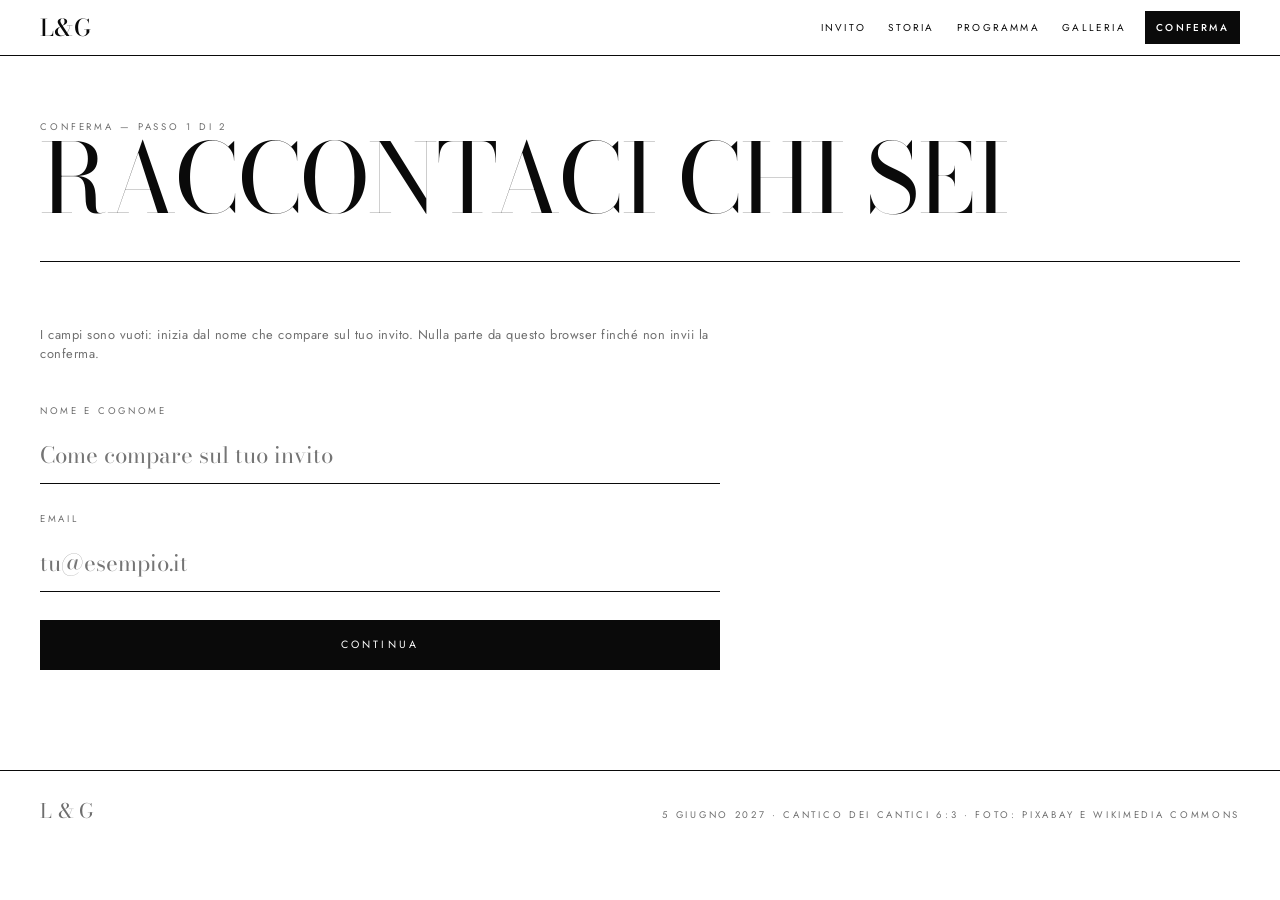
==== conferma.html @ 5d4dceea "Add Lorenzo and Giulia static wedding site Italian editorial pages adapted from the Designer's Canva" ====
<!DOCTYPE html>
<html lang="it">
<head>
  <meta charset="utf-8">
  <meta name="viewport" content="width=device-width, initial-scale=1">
  <title>Conferma — Lorenzo &amp; Giulia</title>
  <meta name="description" content="Conferma la tua presenza al matrimonio di Lorenzo e Giulia entro il 30 aprile 2027.">
  <link rel="preconnect" href="https://fonts.googleapis.com">
  <link rel="preconnect" href="https://fonts.gstatic.com" crossorigin>
  <link href="https://fonts.googleapis.com/css2?family=Bodoni+Moda:ital,opsz,wght@0,6..96,400;0,6..96,500;1,6..96,400&family=Jost:wght@300;400;500&display=swap" rel="stylesheet">
  <link rel="stylesheet" href="css/styles.css">
  <link rel="icon" href="data:image/svg+xml,%3Csvg xmlns='http://www.w3.org/2000/svg' viewBox='0 0 64 64'%3E%3Crect fill='%230A0A0A' width='64' height='64'/%3E%3Ctext x='32' y='42' text-anchor='middle' font-family='Georgia' font-size='22' fill='white'%3EL%26G%3C/text%3E%3C/svg%3E">
</head>
<body>
  <a class="skip" href="#contenuto">Vai al contenuto</a>
  <header class="site-header">
    <div class="wrap header-inner">
      <a class="brand" href="index.html">L&amp;G</a>
      <button class="menu-toggle" type="button" data-nav-toggle aria-expanded="false" aria-controls="menu">
        Menu
        <span class="menu-toggle-bars" aria-hidden="true"><span></span><span></span><span></span></span>
      </button>
      <nav class="nav" id="menu" data-nav>
        <button class="nav-close" type="button" data-nav-close>Chiudi</button>
        <a class="nav-link" href="index.html">Invito</a>
        <a class="nav-link" href="storia.html">Storia</a>
        <a class="nav-link" href="programma.html">Programma</a>
        <a class="nav-link" href="galleria.html">Galleria</a>
        <a class="nav-link nav-rsvp" href="conferma.html" aria-current="page">Conferma</a>
      </nav>
    </div>
  </header>

  <main id="contenuto" class="page wrap">
    <section class="page-title">
      <p class="kicker" data-rsvp-kicker>Conferma — passo 1 di 2</p>
      <h1 class="display" data-rsvp-title>Raccontaci chi sei</h1>
    </section>

    <section class="rsvp-shell">
      <form data-rsvp-form novalidate>
        <p class="saved-banner hidden" data-saved-banner>Abbiamo già una risposta da questo dispositivo. Puoi aggiornarla qui sotto e salvare di nuovo.</p>

        <div data-step="1" class="form-stack">
          <p class="status status-empty" data-empty>I campi sono vuoti: inizia dal nome che compare sul tuo invito. Nulla parte da questo browser finché non invii la conferma.</p>
          <label class="field">
            <span>Nome e cognome</span>
            <input id="guest-name" name="name" type="text" autocomplete="name" placeholder="Come compare sul tuo invito">
          </label>
          <label class="field">
            <span>Email</span>
            <input id="guest-email" name="email" type="email" autocomplete="email" placeholder="tu@esempio.it">
          </label>
          <p class="status status-error" data-error="1" hidden></p>
          <button class="btn" type="button" data-next>Continua</button>
        </div>

        <div data-step="2" class="form-stack hidden">
          <div class="field">
            <span class="choice-label">Parteciperai?</span>
            <div class="choices">
              <button class="choice" type="button" data-attend="yes" aria-pressed="false">
                <p>Accetto con gioia</p>
                <small hidden>Selezionato</small>
              </button>
              <button class="choice" type="button" data-attend="no" aria-pressed="false">
                <p>Purtroppo non posso</p>
                <small hidden>Selezionato</small>
              </button>
            </div>
          </div>

          <div data-yes-extras class="form-stack hidden">
            <label class="field">
              <span>Ospiti nel tuo gruppo</span>
              <select id="guest-party" name="party">
                <option value="1">Solo io</option>
                <option value="2">In due</option>
                <option value="3">In tre</option>
                <option value="4">In quattro</option>
              </select>
            </label>
            <label class="field">
              <span>Esigenze alimentari</span>
              <input id="guest-diet" name="diet" type="text" placeholder="Facoltativo">
            </label>
          </div>

          <label class="field">
            <span>Un messaggio per Lorenzo e Giulia</span>
            <textarea id="guest-note" name="note" rows="4" placeholder="Facoltativo"></textarea>
          </label>

          <p class="status status-loading" data-loading hidden></p>
          <p class="status status-error" data-error="2" hidden></p>

          <div class="btn-row">
            <button class="btn btn-ghost" type="button" data-back>Indietro</button>
            <button class="btn" type="submit" data-submit>Invia conferma</button>
          </div>
        </div>

        <div data-step="3" class="hidden">
          <p class="confirm-copy" data-confirm-copy></p>
          <div class="confirm-facts">
            <div>
              <p class="kicker">Nome</p>
              <p data-confirm-name></p>
            </div>
            <div>
              <p class="kicker">Presenza</p>
              <p data-confirm-attend></p>
            </div>
            <div>
              <p class="kicker">Gruppo</p>
              <p data-confirm-party></p>
            </div>
          </div>
          <div class="btn-row confirm-actions">
            <button class="btn btn-ghost" type="button" data-edit>Modifica risposta</button>
            <a class="btn" href="galleria.html">Sfoglia la galleria</a>
          </div>
        </div>
      </form>
    </section>
  </main>

  <footer class="site-footer">
    <div class="wrap footer-inner">
      <p class="mark">L&amp;G</p>
      <p>5 giugno 2027 · Cantico dei Cantici 6:3 · Foto: Pixabay e Wikimedia Commons</p>
    </div>
  </footer>
  <script src="js/site.js"></script>
</body>
</html>
---- css/styles.css ----
:root {
  --ink: #0a0a0a;
  --muted: #6e6e6e;
  --hair: #dadada;
  --paper: #ffffff;
  --wash: #f2f1ef;
  --display: "Bodoni Moda", Didot, Georgia, serif;
  --sans: "Jost", system-ui, sans-serif;
  --max: 80rem;
  --pad: 1rem;
}

*,
*::before,
*::after {
  box-sizing: border-box;
}

html {
  scroll-behavior: smooth;
}

body {
  margin: 0;
  min-height: 100vh;
  background: var(--paper);
  color: var(--ink);
  font-family: var(--sans);
  font-weight: 400;
  line-height: 1.5;
  -webkit-font-smoothing: antialiased;
}

img {
  max-width: 100%;
  height: auto;
  display: block;
}

a {
  color: inherit;
  text-decoration: none;
}

a:hover {
  color: var(--muted);
}

button,
input,
select,
textarea {
  font: inherit;
  color: inherit;
}

button {
  cursor: pointer;
  background: none;
  border: 0;
  padding: 0;
}

:focus-visible {
  outline: 2px solid var(--ink);
  outline-offset: 3px;
}

.skip {
  position: absolute;
  left: 1rem;
  top: -3rem;
  z-index: 80;
  padding: 0.6rem 0.9rem;
  background: var(--ink);
  color: var(--paper);
  letter-spacing: 0.18em;
  text-transform: uppercase;
  font-size: 0.7rem;
}

.skip:focus {
  top: 1rem;
}

.wrap {
  width: 100%;
  max-width: var(--max);
  margin-inline: auto;
  padding-inline: var(--pad);
}

@media (min-width: 481px) {
  :root { --pad: 1.25rem; }
}

@media (min-width: 768px) {
  :root { --pad: 1.5rem; }
}

@media (min-width: 1024px) {
  :root { --pad: 2rem; }
}

@media (min-width: 1280px) {
  :root { --pad: 2.5rem; }
}

.site-header {
  position: sticky;
  top: 0;
  z-index: 40;
  background: rgba(255, 255, 255, 0.94);
  backdrop-filter: blur(8px);
  border-bottom: 1px solid var(--ink);
}

.header-inner {
  display: flex;
  align-items: center;
  justify-content: space-between;
  gap: 0.75rem;
  padding-block: 0.7rem;
}

.brand {
  flex: none;
  font-family: var(--display);
  font-weight: 500;
  font-size: 1.45rem;
  line-height: 1;
  letter-spacing: 0.02em;
}

.menu-toggle {
  display: inline-flex;
  align-items: center;
  gap: 0.45rem;
  padding: 0.55rem 0.2rem 0.55rem 0.7rem;
  font-size: 0.68rem;
  font-weight: 400;
  letter-spacing: 0.22em;
  text-transform: uppercase;
}

.menu-toggle-bars {
  display: grid;
  gap: 4px;
}

.menu-toggle-bars span {
  display: block;
  width: 1.1rem;
  height: 1px;
  background: currentColor;
}

.nav {
  display: none;
}

.nav.is-open {
  display: flex;
  flex-direction: column;
  position: fixed;
  inset: 0;
  z-index: 50;
  background: var(--paper);
  padding: 1.25rem var(--pad) 2rem;
  overflow: auto;
}

.nav-close {
  align-self: flex-end;
  margin-bottom: 1.5rem;
  font-size: 0.68rem;
  letter-spacing: 0.22em;
  text-transform: uppercase;
}

.nav-link {
  display: flex;
  flex-direction: column;
  align-items: flex-start;
  gap: 0.35rem;
  padding: 0.9rem 0;
  border-bottom: 1px solid var(--hair);
  font-size: 0.95rem;
  letter-spacing: 0.22em;
  text-transform: uppercase;
}

.nav-link[aria-current="page"] {
  font-weight: 500;
}

.nav-link[aria-current="page"]::after {
  content: "";
  display: block;
  width: 2.4rem;
  height: 2px;
  background: var(--ink);
}

.nav-rsvp {
  margin-top: 1.25rem;
  align-self: flex-start;
  padding: 0.85rem 1.35rem;
  background: var(--ink);
  color: var(--paper) !important;
  font-size: 0.7rem;
  letter-spacing: 0.22em;
  text-transform: uppercase;
  border-bottom: 0;
}

.nav-rsvp:hover {
  background: var(--muted);
  color: var(--paper) !important;
}

.nav-rsvp[aria-current="page"]::after {
  display: none;
}

@media (min-width: 768px) {
  .menu-toggle,
  .nav-close {
    display: none;
  }

  .nav,
  .nav.is-open {
    display: flex;
    flex-direction: row;
    align-items: center;
    position: static;
    inset: auto;
    padding: 0;
    overflow: visible;
    background: transparent;
    gap: 0;
    margin-left: auto;
    min-width: 0;
  }

  .nav-link {
    flex: none;
    align-items: center;
    padding: 0.45rem 0.65rem;
    border-bottom: 0;
    font-size: 0.625rem;
  }

  .nav-link[aria-current="page"]::after {
    width: 100%;
  }

  .nav-rsvp {
    margin: 0 0 0 0.5rem;
    padding: 0.55rem 1rem;
    font-size: 0.625rem;
  }
}

@media (min-width: 1024px) {
  .nav-link {
    padding-inline: 0.7rem;
  }
}

.page {
  animation: rise 0.5s ease both;
}

@keyframes rise {
  from {
    opacity: 0;
    transform: translateY(18px);
  }
  to {
    opacity: 1;
    transform: none;
  }
}

.kicker {
  margin: 0;
  font-size: 0.6rem;
  letter-spacing: 0.3em;
  text-transform: uppercase;
  color: var(--muted);
}

.kicker-follow {
  margin-top: 1.25rem;
}

.display {
  margin: 0;
  font-family: var(--display);
  font-weight: 400;
  line-height: 0.92;
  letter-spacing: -0.015em;
  text-transform: uppercase;
}

.serif {
  font-family: var(--display);
}

.lede {
  margin: 0;
  font-size: clamp(1rem, 1.9vw, 1.125rem);
  line-height: 1.85;
  font-weight: 300;
  text-wrap: pretty;
}

.lede-follow {
  margin-top: 1.4rem;
}

.quote {
  margin: 0;
  font-family: var(--display);
  font-style: italic;
  font-weight: 400;
  line-height: 1.2;
  text-wrap: pretty;
}

.rule {
  border: 0;
  border-top: 1px solid var(--ink);
  margin: 0;
}

.rule-soft {
  border-color: var(--hair);
}

.mast {
  border-bottom: 1px solid var(--ink);
}

.mast-meta {
  display: flex;
  justify-content: space-between;
  align-items: baseline;
  gap: 0.75rem;
  flex-wrap: wrap;
  padding-bottom: 0.75rem;
  border-bottom: 1px solid var(--hair);
}

.mast h1 {
  margin-top: clamp(0.9rem, 2.4vw, 1.6rem);
  font-size: clamp(2.75rem, 12.2vw, 10.5rem);
  line-height: 0.88;
}

.mast-pad {
  padding-block: clamp(1.4rem, 3vw, 2.5rem) clamp(1rem, 2vw, 1.6rem);
}

.hero-grid {
  display: grid;
  gap: 0;
  grid-template-columns: 1fr;
  border-bottom: 1px solid var(--ink);
}

.hero-photo {
  position: relative;
  min-height: min(70vh, 28rem);
  background: var(--wash);
}

.hero-photo img {
  position: absolute;
  inset: 0;
  width: 100%;
  height: 100%;
  object-fit: cover;
  object-position: center 30%;
}

.hero-copy {
  padding: clamp(1.5rem, 3.5vw, 3.4rem) 0;
  display: flex;
  flex-direction: column;
  justify-content: space-between;
  gap: 2.1rem;
}

.hero-copy .quote {
  font-size: clamp(1.55rem, 3.6vw, 2.75rem);
}

.index-list {
  display: flex;
  flex-direction: column;
}

.index-row {
  display: flex;
  align-items: baseline;
  justify-content: space-between;
  gap: 1rem;
  padding: 0.8rem 0;
  border-top: 1px solid var(--hair);
  font-family: var(--display);
  font-size: 1.3rem;
}

.index-row:last-child {
  border-bottom: 1px solid var(--hair);
}

.index-row span:last-child {
  font-family: var(--sans);
  font-size: 0.6rem;
  letter-spacing: 0.24em;
  text-transform: uppercase;
  color: var(--muted);
}

@media (min-width: 768px) {
  .hero-grid {
    grid-template-columns: minmax(0, 1.05fr) minmax(0, 0.95fr);
  }

  .hero-photo {
    min-height: min(78vh, 38.75rem);
    border-right: 1px solid var(--ink);
  }

  .hero-copy {
    padding: clamp(1.5rem, 3.5vw, 3.4rem) clamp(1rem, 3vw, 2.75rem);
  }
}

.facts {
  display: grid;
  gap: 0;
  grid-template-columns: 1fr 1fr;
  border-bottom: 1px solid var(--ink);
}

.fact {
  padding: clamp(1.25rem, 2.6vw, 2.1rem) 0.7rem;
}

.fact:nth-child(odd) {
  padding-left: 0;
  border-right: 1px solid var(--hair);
}

.fact:nth-child(-n + 2) {
  border-bottom: 1px solid var(--hair);
}

.fact p:last-child {
  margin: 0;
  font-family: var(--display);
  font-size: clamp(1.25rem, 2.4vw, 1.7rem);
  line-height: 1.16;
}

.fact .sub {
  font-size: 1.05rem;
  color: var(--muted);
}

@media (min-width: 900px) {
  .facts {
    grid-template-columns: repeat(4, minmax(0, 1fr));
  }

  .fact {
    padding-inline: 1.1rem;
    border-right: 1px solid var(--hair);
    border-bottom: 0;
  }

  .fact:first-child {
    padding-left: 0;
  }

  .fact:last-child {
    border-right: 0;
    padding-right: 0;
  }

  .fact:nth-child(-n + 2) {
    border-bottom: 0;
  }

  .fact:nth-child(odd) {
    border-right: 1px solid var(--hair);
  }
}

.section-head {
  display: flex;
  align-items: flex-end;
  justify-content: space-between;
  gap: 1rem;
  flex-wrap: wrap;
  padding-bottom: 1rem;
  border-bottom: 1px solid var(--ink);
}

.section-head h2,
.page-title h2,
.rsvp-head h2 {
  font-size: clamp(1.75rem, 4.6vw, 3.5rem);
}

.page-title {
  padding-block: clamp(1.9rem, 5vw, 4.4rem) clamp(1.5rem, 3vw, 2.5rem);
  border-bottom: 1px solid var(--ink);
}

.page-title h1,
.page-title h2 {
  max-width: 22ch;
  font-size: clamp(2.1rem, 7.6vw, 6rem);
}

.page-title-split {
  display: flex;
  align-items: flex-end;
  justify-content: space-between;
  gap: 1.25rem;
  flex-wrap: wrap;
}

.schedule {
  display: grid;
  gap: 0;
  grid-template-columns: 1fr;
}

.schedule-row {
  display: flex;
  align-items: baseline;
  gap: 1rem;
  padding: 1rem 0;
  border-bottom: 1px solid var(--hair);
}

.schedule-time {
  flex: none;
  min-width: 3.6rem;
  font-size: 0.625rem;
  letter-spacing: 0.2em;
  color: var(--muted);
}

.schedule-name {
  font-family: var(--display);
  font-size: 1.25rem;
}

@media (min-width: 768px) {
  .schedule {
    grid-template-columns: 1fr 1fr;
    column-gap: 2rem;
  }
}

.meta-row {
  display: grid;
  gap: 1.4rem;
  grid-template-columns: 1fr;
  padding-top: 1.4rem;
}

@media (min-width: 700px) {
  .meta-row {
    grid-template-columns: repeat(3, minmax(0, 1fr));
  }
}

.meta-row p:last-child {
  margin: 0;
  font-family: var(--display);
  font-size: 1.25rem;
}

.cta-band {
  max-width: 56rem;
  margin-inline: auto;
  padding-block: clamp(3.2rem, 8vw, 6.9rem);
  text-align: center;
}

.cta-band p {
  margin: 0;
  font-family: var(--display);
  font-weight: 400;
  font-size: clamp(1.35rem, 3.4vw, 2.5rem);
  line-height: 1.34;
  letter-spacing: -0.005em;
  text-wrap: pretty;
}

.cta-band .btn {
  margin-top: clamp(1.75rem, 4vw, 2.9rem);
}

.btn {
  display: inline-block;
  padding: 1rem 2.4rem;
  background: var(--ink);
  color: var(--paper) !important;
  font-size: 0.66rem;
  letter-spacing: 0.3em;
  text-transform: uppercase;
  border: 1px solid var(--ink);
}

.btn:hover {
  background: var(--muted);
  border-color: var(--muted);
  color: var(--paper) !important;
}

.btn-ghost {
  background: transparent;
  color: var(--ink) !important;
}

.btn-ghost:hover {
  background: var(--wash);
  color: var(--ink) !important;
}

.btn-row {
  display: flex;
  flex-wrap: wrap;
  gap: 0.9rem;
}

.confirm-actions {
  margin-top: clamp(1.6rem, 3.5vw, 2.75rem);
}

.story-grid {
  display: grid;
  gap: clamp(1.5rem, 3.4vw, 3.4rem);
  grid-template-columns: 1fr;
  padding-block: clamp(1.75rem, 4vw, 3.75rem);
}

.story-quote {
  margin-top: clamp(1.75rem, 4vw, 3rem);
  padding-block: clamp(1.5rem, 3vw, 2.4rem);
  border-top: 1px solid var(--ink);
  border-bottom: 1px solid var(--ink);
}

.story-quote .quote {
  font-size: clamp(1.25rem, 2.7vw, 1.875rem);
  line-height: 1.42;
}

.photo-frame {
  position: relative;
  background: var(--wash);
  min-height: 18.75rem;
}

.photo-frame img {
  width: 100%;
  height: 100%;
  object-fit: cover;
}

.ratio-4-5 {
  aspect-ratio: 4 / 5;
}

.ratio-3-4 {
  aspect-ratio: 3 / 4;
}

.ratio-1-1 {
  aspect-ratio: 1 / 1;
}

.ratio-wide {
  aspect-ratio: 16 / 7;
  min-height: 12rem;
}

.caption {
  margin: 0.75rem 0 0;
  font-size: 0.6rem;
  letter-spacing: 0.24em;
  text-transform: uppercase;
  color: var(--muted);
}

@media (min-width: 800px) {
  .story-grid {
    grid-template-columns: minmax(0, 1fr) minmax(0, 1fr);
    align-items: start;
  }
}

.continue {
  display: flex;
  align-items: baseline;
  justify-content: space-between;
  gap: 1rem;
  padding: 1.25rem 0;
  border-top: 1px solid var(--ink);
  border-bottom: 1px solid var(--ink);
  font-family: var(--display);
  font-size: clamp(1.25rem, 2.6vw, 1.875rem);
}

.continue span:last-child {
  font-family: var(--sans);
  font-size: 0.6rem;
  letter-spacing: 0.26em;
  text-transform: uppercase;
  color: var(--muted);
}

.gallery {
  display: grid;
  gap: clamp(1.25rem, 3vw, 2.75rem);
  grid-template-columns: 1fr;
  padding-block: clamp(1.6rem, 3.6vw, 3.5rem) clamp(3.1rem, 7vw, 6rem);
}

.gallery figure {
  margin: 0;
}

.gallery figcaption {
  margin-top: 0.75rem;
  display: flex;
  justify-content: space-between;
  gap: 0.6rem;
  font-size: 0.6rem;
  letter-spacing: 0.24em;
  text-transform: uppercase;
  color: var(--muted);
}

@media (min-width: 640px) {
  .gallery {
    grid-template-columns: repeat(2, minmax(0, 1fr));
  }

  .gallery figure:nth-child(2),
  .gallery figure:nth-child(4) {
    align-self: end;
  }
}

.venue-split {
  display: grid;
  gap: clamp(1.5rem, 3vw, 2.5rem);
  grid-template-columns: 1fr;
  padding-block: clamp(1.75rem, 4vw, 3.5rem);
}

@media (min-width: 800px) {
  .venue-split {
    grid-template-columns: minmax(0, 1.15fr) minmax(0, 0.85fr);
    align-items: start;
  }
}

.travel-grid {
  display: grid;
  gap: 0;
  grid-template-columns: 1fr;
  border-top: 1px solid var(--ink);
  border-bottom: 1px solid var(--ink);
}

.travel-card {
  padding: 1.5rem 0;
  border-bottom: 1px solid var(--hair);
}

.travel-card:last-child {
  border-bottom: 0;
}

.travel-card h3 {
  margin: 0 0 0.7rem;
  font-family: var(--display);
  font-weight: 400;
  font-size: 1.5rem;
  text-transform: none;
}

.travel-card p {
  margin: 0;
  font-weight: 300;
  line-height: 1.75;
}

@media (min-width: 768px) {
  .travel-grid {
    grid-template-columns: repeat(2, minmax(0, 1fr));
  }

  .travel-card {
    padding: 1.75rem 1.25rem 1.75rem 0;
    border-bottom: 0;
    border-right: 1px solid var(--hair);
  }

  .travel-card:nth-child(even) {
    padding-left: 1.25rem;
    padding-right: 0;
    border-right: 0;
  }

  .travel-card:nth-child(n + 3) {
    border-top: 1px solid var(--hair);
  }
}

.rsvp-shell {
  max-width: 42.5rem;
  padding-block: clamp(1.75rem, 4vw, 3.5rem) clamp(3.4rem, 8vw, 6.25rem);
}

.form-stack {
  display: flex;
  flex-direction: column;
  gap: 1.75rem;
}

.field {
  display: flex;
  flex-direction: column;
  gap: 0.65rem;
}

.field span,
.choice-label {
  font-size: 0.6rem;
  letter-spacing: 0.28em;
  text-transform: uppercase;
  color: var(--muted);
}

.field input,
.field select,
.field textarea {
  width: 100%;
  padding: 0.65rem 0;
  background: transparent;
  border: 0;
  border-bottom: 1px solid var(--ink);
  font-family: var(--display);
  font-size: 1.4rem;
  border-radius: 0;
}

.field select {
  padding: 0.75rem 0.6rem;
  background: var(--paper);
  border: 1px solid var(--ink);
  font-size: 1.25rem;
}

.field textarea {
  padding: 0.8rem;
  border: 1px solid var(--ink);
  font-size: 1.2rem;
  resize: vertical;
  min-height: 7rem;
}

.field input:focus,
.field select:focus,
.field textarea:focus {
  outline: none;
  border-color: var(--muted);
}

.choices {
  display: flex;
  gap: 0.9rem;
  flex-wrap: wrap;
}

.choice {
  flex: 1 1 12.5rem;
  padding: 1.35rem;
  border: 1px solid var(--ink);
  text-align: left;
  background: var(--paper);
}

.choice:hover,
.choice.is-selected {
  background: var(--wash);
}

.choice p {
  margin: 0;
  font-family: var(--display);
  font-size: 1.55rem;
}

.choice small {
  display: block;
  margin-top: 0.6rem;
  font-size: 0.6rem;
  letter-spacing: 0.26em;
  text-transform: uppercase;
}

.status {
  margin: 0;
  padding: 0.75rem 0.9rem;
  font-size: 0.8rem;
  letter-spacing: 0.04em;
}

.status-error {
  background: var(--ink);
  color: var(--paper);
}

.status-loading {
  background: var(--wash);
  color: var(--ink);
  border: 1px dashed var(--ink);
}

.status-empty {
  color: var(--muted);
  padding-left: 0;
  padding-right: 0;
}

.saved-banner {
  padding: 0.9rem 0;
  border-top: 1px solid var(--hair);
  border-bottom: 1px solid var(--hair);
  font-family: var(--display);
  font-size: 1.15rem;
  line-height: 1.45;
}

.confirm-copy {
  margin: 0;
  max-width: 44ch;
  font-family: var(--display);
  font-size: clamp(1.2rem, 2.5vw, 1.625rem);
  line-height: 1.5;
  text-wrap: pretty;
}

.confirm-facts {
  margin-top: clamp(1.6rem, 3.5vw, 2.75rem);
  display: grid;
  gap: 0;
  grid-template-columns: 1fr;
  border-top: 1px solid var(--ink);
  border-bottom: 1px solid var(--ink);
}

.confirm-facts > div {
  padding: 1.25rem 0;
  border-bottom: 1px solid var(--hair);
}

.confirm-facts > div:last-child {
  border-bottom: 0;
}

.confirm-facts p:last-child {
  margin: 0;
  font-family: var(--display);
  font-size: 1.25rem;
}

@media (min-width: 640px) {
  .confirm-facts {
    grid-template-columns: repeat(3, minmax(0, 1fr));
  }

  .confirm-facts > div {
    padding: 1.25rem 1rem 1.25rem 0;
    border-bottom: 0;
    border-right: 1px solid var(--hair);
  }

  .confirm-facts > div:last-child {
    border-right: 0;
    padding-right: 0;
  }
}

.hidden {
  display: none !important;
}

.site-footer {
  border-top: 1px solid var(--ink);
}

.footer-inner {
  display: flex;
  flex-wrap: wrap;
  gap: 0.75rem;
  justify-content: space-between;
  align-items: baseline;
  padding-block: 1.6rem;
}

.footer-inner .mark {
  margin: 0;
  font-family: var(--display);
  font-size: 1.25rem;
}

.footer-inner p {
  margin: 0;
  font-size: 0.6rem;
  letter-spacing: 0.28em;
  text-transform: uppercase;
  color: var(--muted);
}

.pad-bottom {
  padding-bottom: clamp(3.1rem, 7vw, 6rem);
}

.space-top {
  padding-top: clamp(2.1rem, 5vw, 4.2rem);
}

@media (prefers-reduced-motion: reduce) {
  html {
    scroll-behavior: auto;
  }

  .page {
    animation: none;
  }
}

body.nav-open {
  overflow: hidden;
}
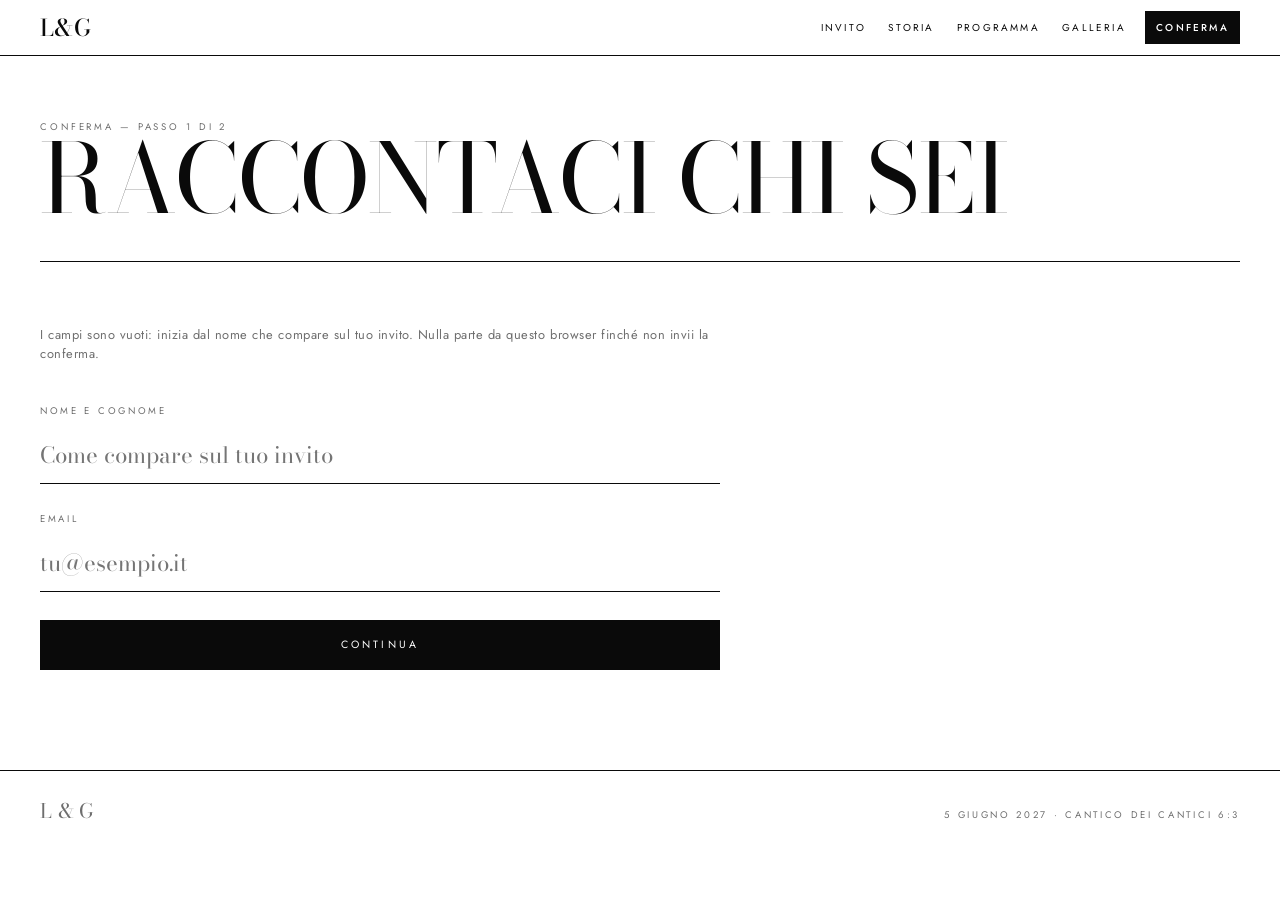
==== commit 1717a916: "Replace stock photos with the couple's portraits Optimize all 18 JPEGs (strip metadata, recompress) " ====
--- a/conferma.html
+++ b/conferma.html
@@ -128,7 +128,7 @@
   <footer class="site-footer">
     <div class="wrap footer-inner">
       <p class="mark">L&amp;G</p>
-      <p>5 giugno 2027 · Cantico dei Cantici 6:3 · Foto: Pixabay e Wikimedia Commons</p>
+      <p>5 giugno 2027 · Cantico dei Cantici 6:3</p>
     </div>
   </footer>
   <script src="js/site.js"></script>
--- a/css/styles.css
+++ b/css/styles.css
@@ -111,11 +111,22 @@
   top: 0;
   z-index: 40;
   background: rgba(255, 255, 255, 0.94);
+  border-bottom: 1px solid var(--ink);
+}
+
+.site-header::before {
+  content: "";
+  position: absolute;
+  inset: 0;
+  z-index: 0;
+  background: rgba(255, 255, 255, 0.94);
   backdrop-filter: blur(8px);
-  border-bottom: 1px solid var(--ink);
+  pointer-events: none;
 }
 
 .header-inner {
+  position: relative;
+  z-index: 1;
   display: flex;
   align-items: center;
   justify-content: space-between;
@@ -164,7 +175,10 @@
   flex-direction: column;
   position: fixed;
   inset: 0;
-  z-index: 50;
+  z-index: 60;
+  width: 100%;
+  min-height: 100vh;
+  min-height: 100dvh;
   background: var(--paper);
   padding: 1.25rem var(--pad) 2rem;
   overflow: auto;
@@ -383,7 +397,7 @@
   width: 100%;
   height: 100%;
   object-fit: cover;
-  object-position: center 30%;
+  object-position: center 18%;
 }
 
 .hero-copy {
@@ -674,9 +688,15 @@
 }
 
 .photo-frame img {
+  position: absolute;
+  inset: 0;
   width: 100%;
   height: 100%;
   object-fit: cover;
+}
+
+.ratio-wide img {
+  object-position: center 20%;
 }
 
 .ratio-4-5 {
@@ -758,8 +778,21 @@
     grid-template-columns: repeat(2, minmax(0, 1fr));
   }
 
-  .gallery figure:nth-child(2),
-  .gallery figure:nth-child(4) {
+  .gallery figure:nth-child(even) {
+    align-self: end;
+  }
+}
+
+@media (min-width: 1024px) {
+  .gallery {
+    grid-template-columns: repeat(3, minmax(0, 1fr));
+  }
+
+  .gallery figure:nth-child(even) {
+    align-self: auto;
+  }
+
+  .gallery figure:nth-child(3n + 2) {
     align-self: end;
   }
 }
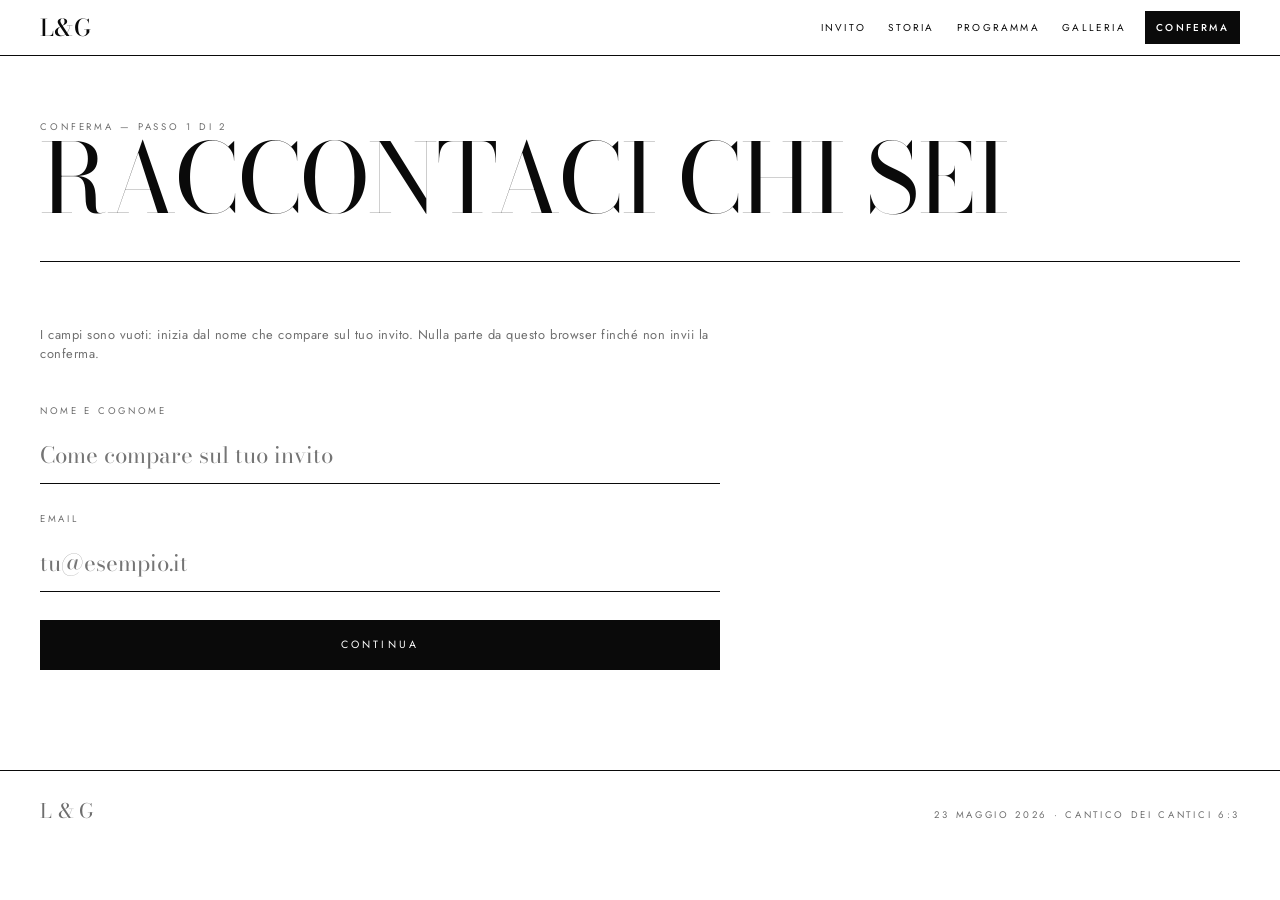
==== commit 6f906109: "Update wedding date to 23 May 2026 and RSVP to 25 January Replace leftover June 2027 and April 2027 " ====
--- a/conferma.html
+++ b/conferma.html
@@ -4,7 +4,7 @@
   <meta charset="utf-8">
   <meta name="viewport" content="width=device-width, initial-scale=1">
   <title>Conferma — Lorenzo &amp; Giulia</title>
-  <meta name="description" content="Conferma la tua presenza al matrimonio di Lorenzo e Giulia entro il 30 aprile 2027.">
+  <meta name="description" content="Conferma la tua presenza al matrimonio di Lorenzo e Giulia entro il 25 gennaio 2026.">
   <link rel="preconnect" href="https://fonts.googleapis.com">
   <link rel="preconnect" href="https://fonts.gstatic.com" crossorigin>
   <link href="https://fonts.googleapis.com/css2?family=Bodoni+Moda:ital,opsz,wght@0,6..96,400;0,6..96,500;1,6..96,400&family=Jost:wght@300;400;500&display=swap" rel="stylesheet">
@@ -128,7 +128,7 @@
   <footer class="site-footer">
     <div class="wrap footer-inner">
       <p class="mark">L&amp;G</p>
-      <p>5 giugno 2027 · Cantico dei Cantici 6:3</p>
+      <p>23 maggio 2026 · Cantico dei Cantici 6:3</p>
     </div>
   </footer>
   <script src="js/site.js"></script>
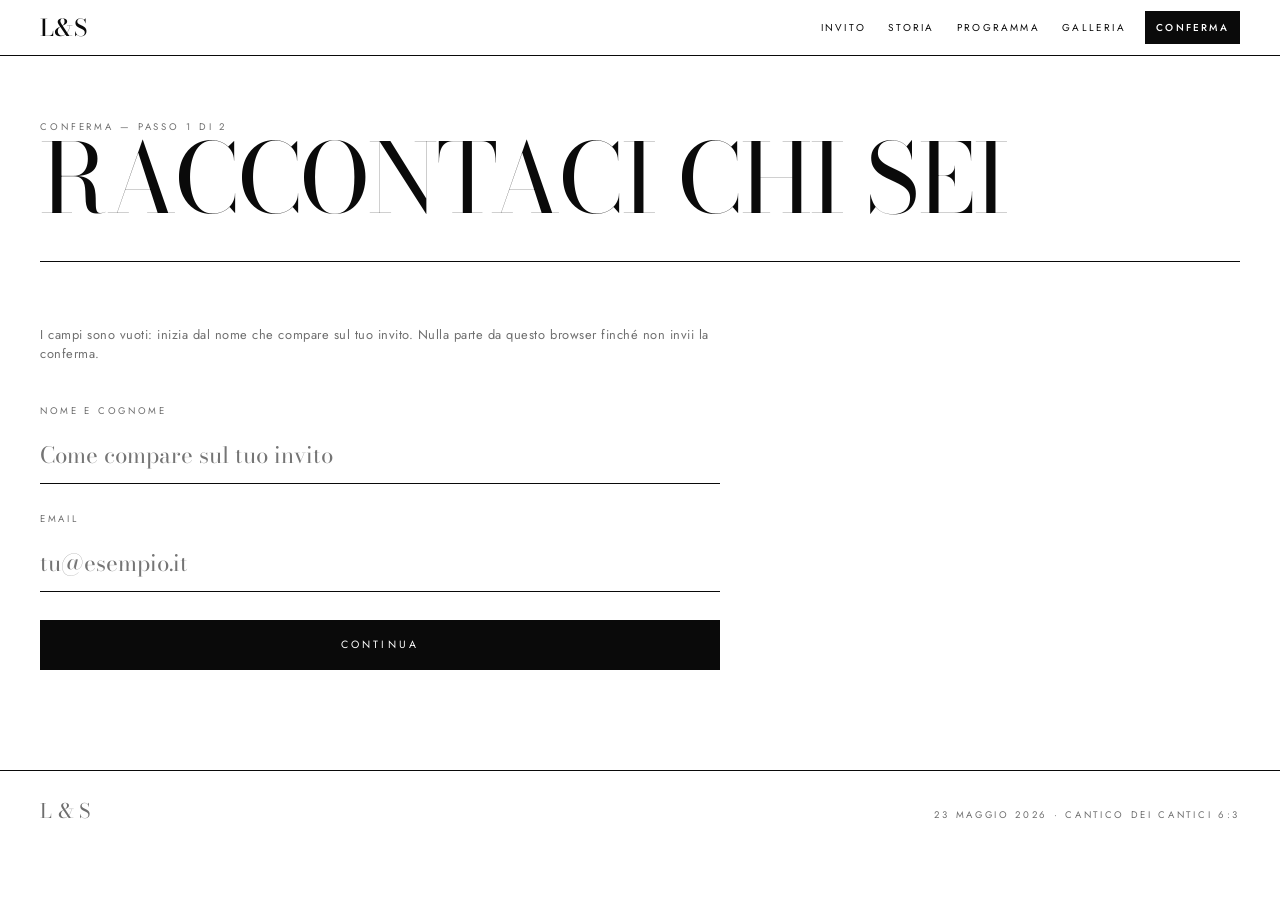
==== commit b284e9a9: "Rename the bride from Giulia to Sophia Update titles, copy, alts, RSVP, email placeholder, and L&S m" ====
--- a/conferma.html
+++ b/conferma.html
@@ -3,19 +3,19 @@
 <head>
   <meta charset="utf-8">
   <meta name="viewport" content="width=device-width, initial-scale=1">
-  <title>Conferma — Lorenzo &amp; Giulia</title>
-  <meta name="description" content="Conferma la tua presenza al matrimonio di Lorenzo e Giulia entro il 25 gennaio 2026.">
+  <title>Conferma — Lorenzo &amp; Sophia</title>
+  <meta name="description" content="Conferma la tua presenza al matrimonio di Lorenzo e Sophia entro il 25 gennaio 2026.">
   <link rel="preconnect" href="https://fonts.googleapis.com">
   <link rel="preconnect" href="https://fonts.gstatic.com" crossorigin>
   <link href="https://fonts.googleapis.com/css2?family=Bodoni+Moda:ital,opsz,wght@0,6..96,400;0,6..96,500;1,6..96,400&family=Jost:wght@300;400;500&display=swap" rel="stylesheet">
   <link rel="stylesheet" href="css/styles.css">
-  <link rel="icon" href="data:image/svg+xml,%3Csvg xmlns='http://www.w3.org/2000/svg' viewBox='0 0 64 64'%3E%3Crect fill='%230A0A0A' width='64' height='64'/%3E%3Ctext x='32' y='42' text-anchor='middle' font-family='Georgia' font-size='22' fill='white'%3EL%26G%3C/text%3E%3C/svg%3E">
+  <link rel="icon" href="data:image/svg+xml,%3Csvg xmlns='http://www.w3.org/2000/svg' viewBox='0 0 64 64'%3E%3Crect fill='%230A0A0A' width='64' height='64'/%3E%3Ctext x='32' y='42' text-anchor='middle' font-family='Georgia' font-size='22' fill='white'%3EL%26S%3C/text%3E%3C/svg%3E">
 </head>
 <body>
   <a class="skip" href="#contenuto">Vai al contenuto</a>
   <header class="site-header">
     <div class="wrap header-inner">
-      <a class="brand" href="index.html">L&amp;G</a>
+      <a class="brand" href="index.html">L&amp;S</a>
       <button class="menu-toggle" type="button" data-nav-toggle aria-expanded="false" aria-controls="menu">
         Menu
         <span class="menu-toggle-bars" aria-hidden="true"><span></span><span></span><span></span></span>
@@ -87,7 +87,7 @@
           </div>
 
           <label class="field">
-            <span>Un messaggio per Lorenzo e Giulia</span>
+            <span>Un messaggio per Lorenzo e Sophia</span>
             <textarea id="guest-note" name="note" rows="4" placeholder="Facoltativo"></textarea>
           </label>
 
@@ -127,7 +127,7 @@
 
   <footer class="site-footer">
     <div class="wrap footer-inner">
-      <p class="mark">L&amp;G</p>
+      <p class="mark">L&amp;S</p>
       <p>23 maggio 2026 · Cantico dei Cantici 6:3</p>
     </div>
   </footer>
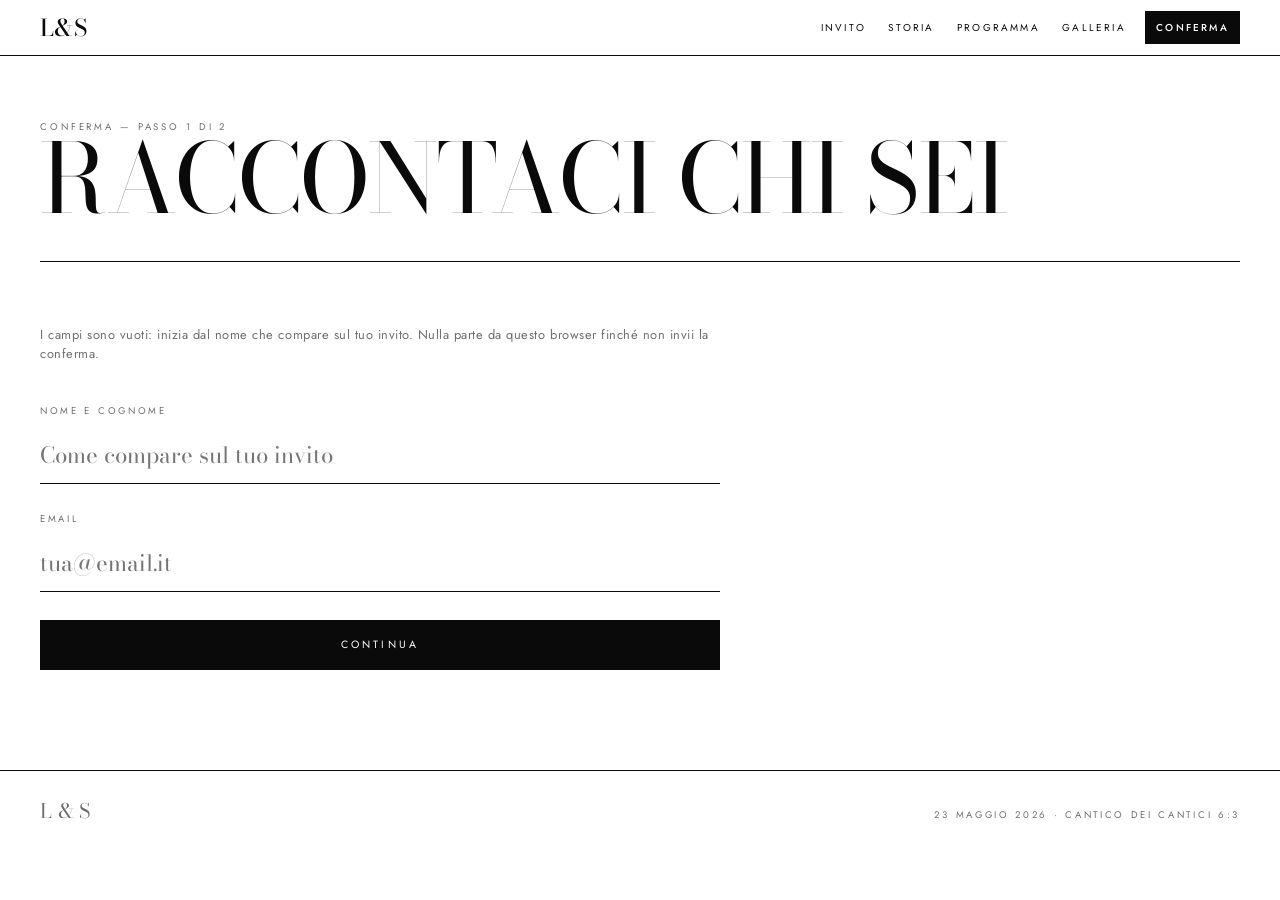
==== commit 249ea5a2: "Use lozenzo.C96@gmail.com as the couple contact email Replace the esempio.it placeholder in mailto l" ====
--- a/conferma.html
+++ b/conferma.html
@@ -49,7 +49,7 @@
           </label>
           <label class="field">
             <span>Email</span>
-            <input id="guest-email" name="email" type="email" autocomplete="email" placeholder="tu@esempio.it">
+            <input id="guest-email" name="email" type="email" autocomplete="email" placeholder="tua@email.it">
           </label>
           <p class="status status-error" data-error="1" hidden></p>
           <button class="btn" type="button" data-next>Continua</button>
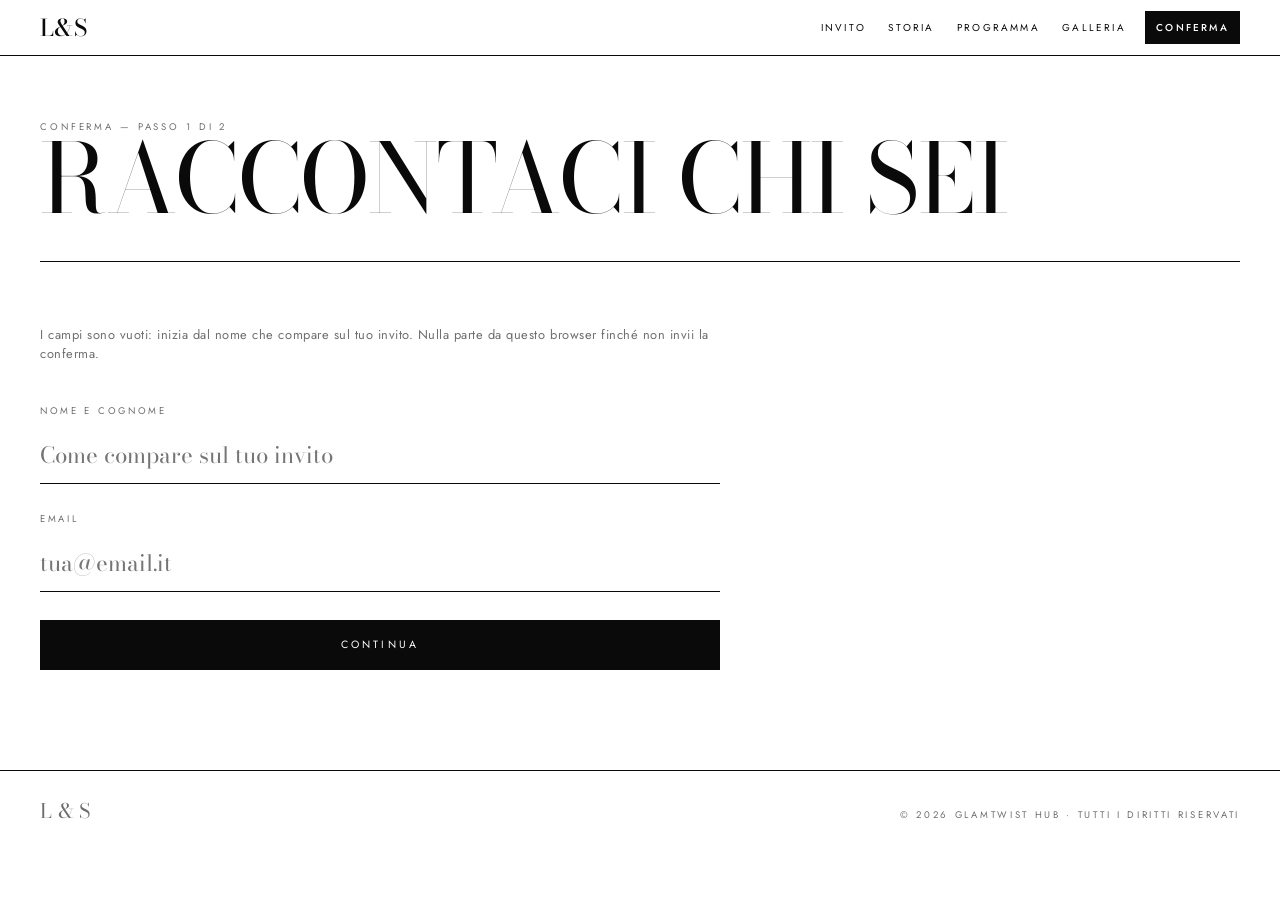
==== commit 272c5dc8: "Replace the footer line with a Glamtwist Hub rights notice Co-authored-by: eventops2026 <eventops202" ====
--- a/conferma.html
+++ b/conferma.html
@@ -128,7 +128,7 @@
   <footer class="site-footer">
     <div class="wrap footer-inner">
       <p class="mark">L&amp;S</p>
-      <p>23 maggio 2026 · Cantico dei Cantici 6:3</p>
+      <p>© 2026 Glamtwist Hub · Tutti i diritti riservati</p>
     </div>
   </footer>
   <script src="js/site.js"></script>
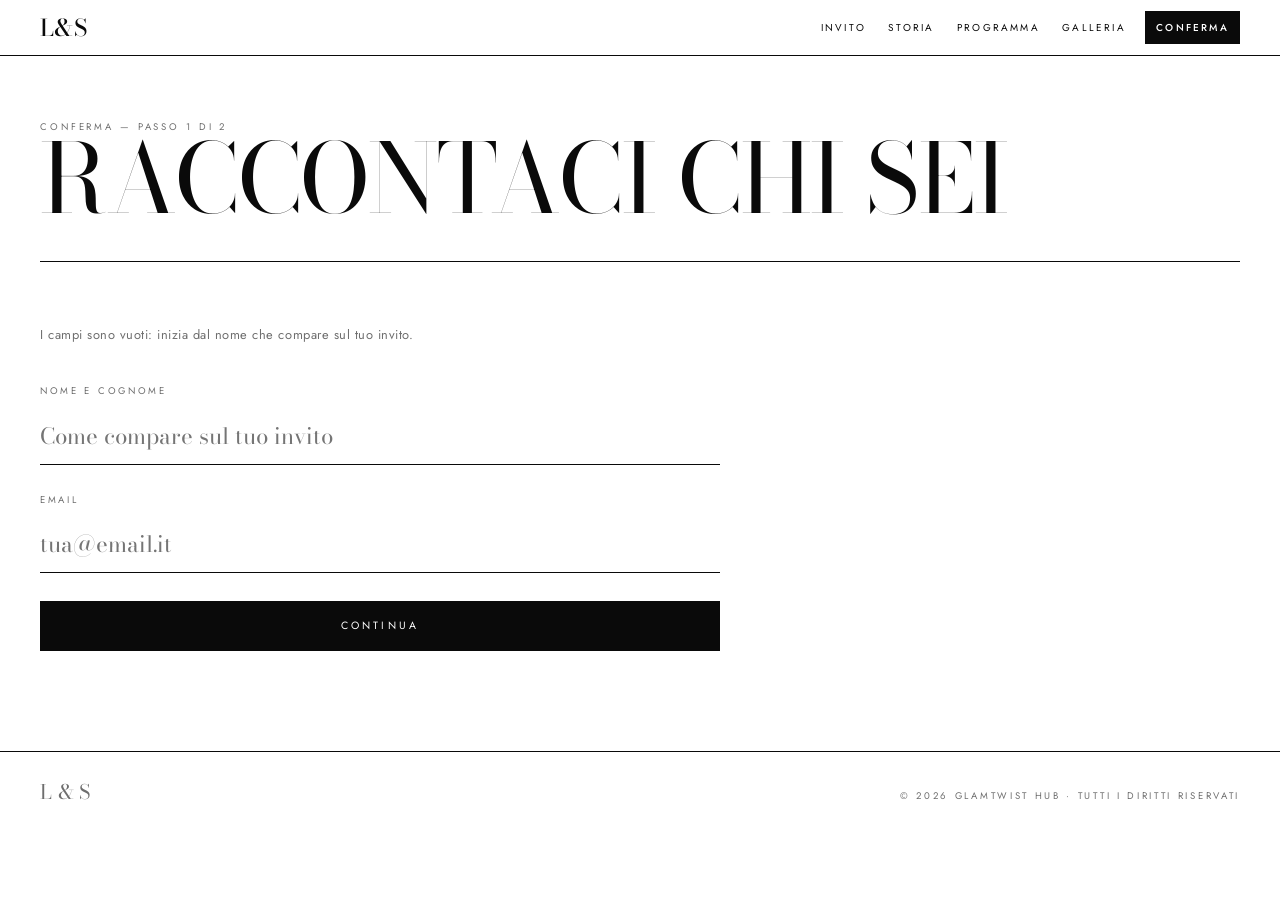
==== commit d0ef2f73: "Shorten the RSVP empty-state hint Co-authored-by: eventops2026 <eventops2026@gmail.com>" ====
--- a/conferma.html
+++ b/conferma.html
@@ -42,7 +42,7 @@
         <p class="saved-banner hidden" data-saved-banner>Abbiamo già una risposta da questo dispositivo. Puoi aggiornarla qui sotto e salvare di nuovo.</p>
 
         <div data-step="1" class="form-stack">
-          <p class="status status-empty" data-empty>I campi sono vuoti: inizia dal nome che compare sul tuo invito. Nulla parte da questo browser finché non invii la conferma.</p>
+          <p class="status status-empty" data-empty>I campi sono vuoti: inizia dal nome che compare sul tuo invito.</p>
           <label class="field">
             <span>Nome e cognome</span>
             <input id="guest-name" name="name" type="text" autocomplete="name" placeholder="Come compare sul tuo invito">
--- a/css/styles.css
+++ b/css/styles.css
@@ -696,7 +696,7 @@
 }
 
 .ratio-wide img {
-  object-position: center 20%;
+  object-position: center 55%;
 }
 
 .ratio-4-5 {
@@ -760,6 +760,12 @@
 
 .gallery figure {
   margin: 0;
+}
+
+@media (min-width: 768px) {
+  .gallery-mobile-only {
+    display: none;
+  }
 }
 
 .gallery figcaption {
